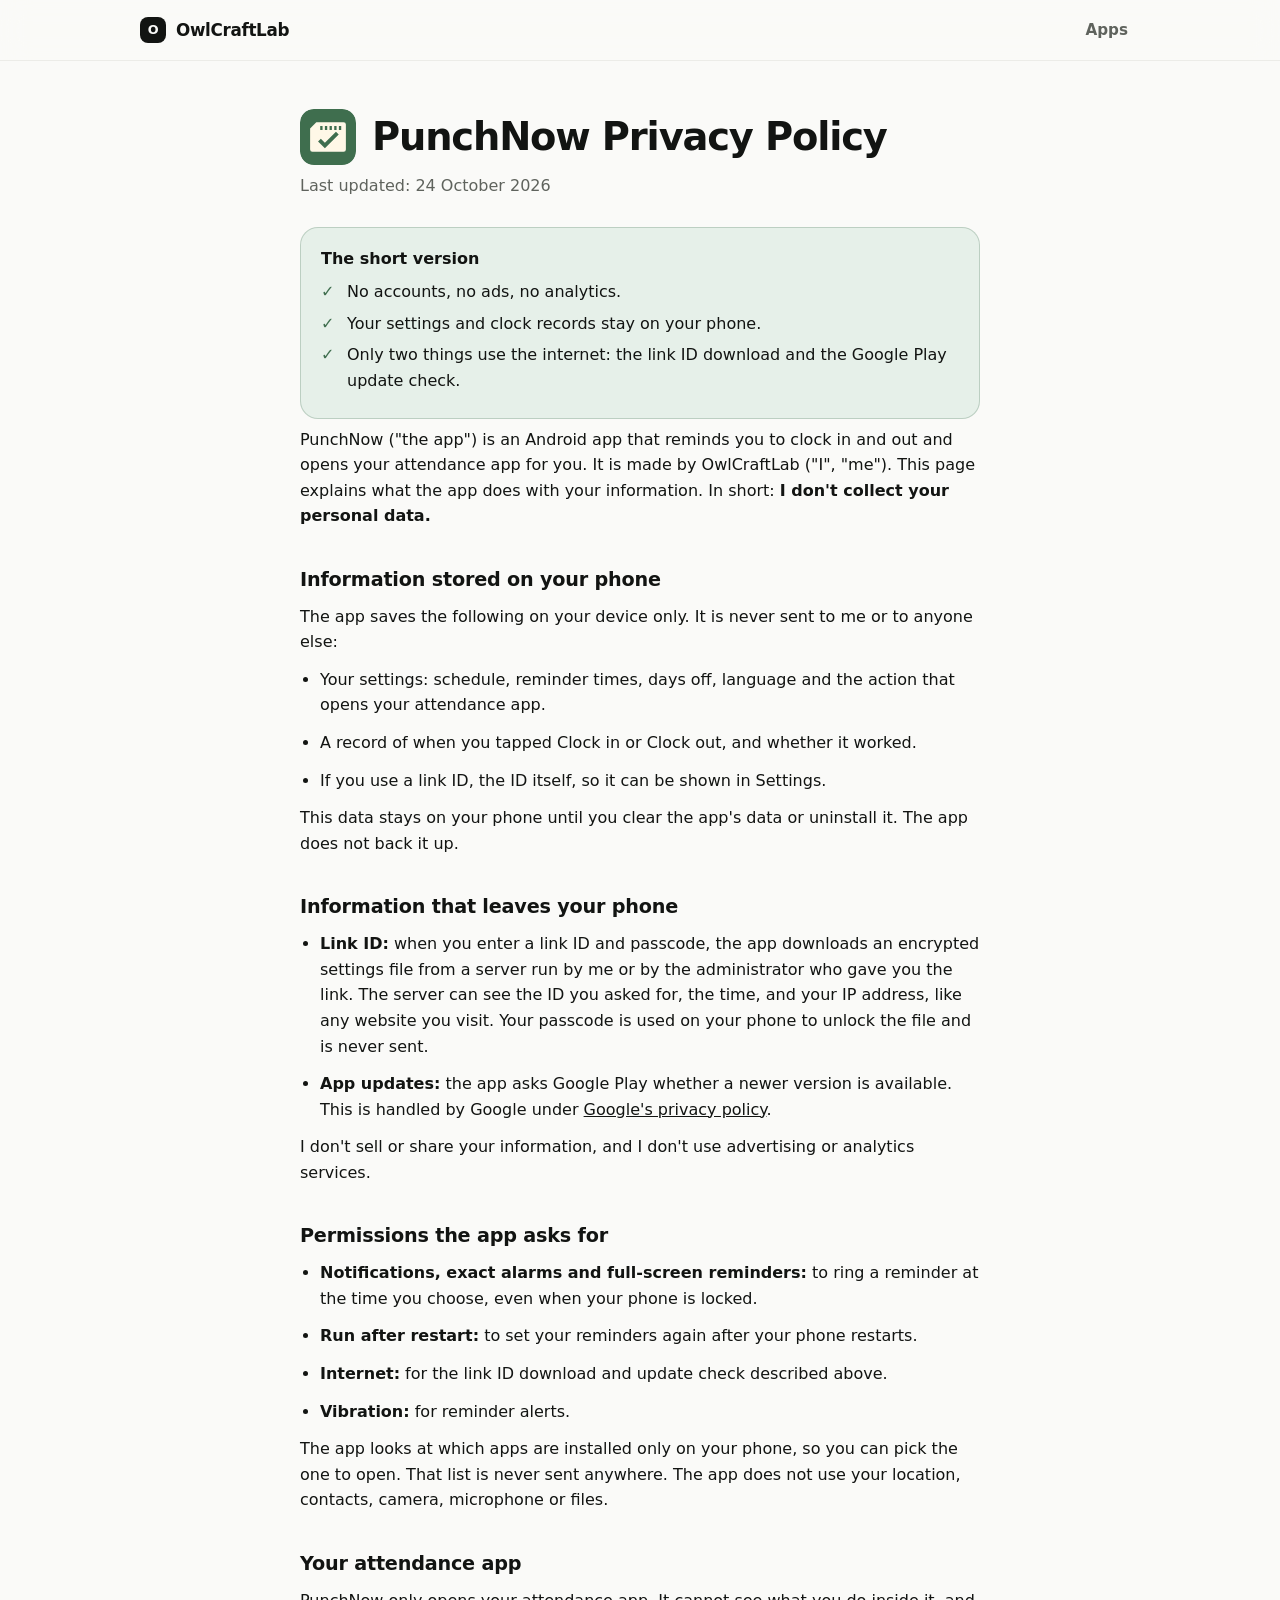
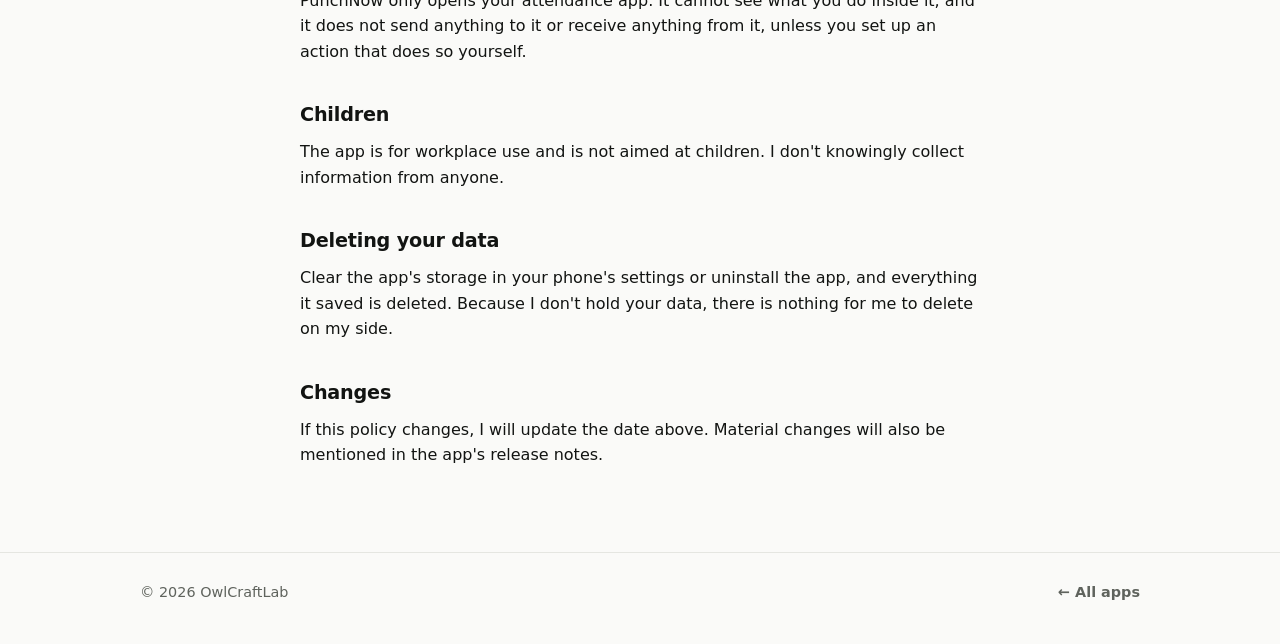
==== privacy/punchnow.html @ ca29d02a "add PunchNow app info" ====
<!doctype html>
<html lang="en">
<head>
<meta charset="utf-8">
<meta name="viewport" content="width=device-width, initial-scale=1">
<title>PunchNow Privacy Policy</title>
<link rel="icon" href="../icons/punchnow.svg" type="image/svg+xml">
<link rel="stylesheet" href="../style.css">
</head>
<body>
<header class="nav">
  <div class="wrap">
    <a class="brand-link" href="../index.html"><span class="dot">O</span>OwlCraftLab</a>
    <nav class="nav-links"><a href="../index.html#apps">Apps</a></nav>
  </div>
</header>

<main class="doc">
  <div class="doc-head"><img src="../icons/punchnow.svg" alt="" width="56" height="56"><h1>PunchNow Privacy Policy</h1></div>
  <p class="updated">Last updated: 24 October 2026</p>

  <div class="summary">
    <p>The short version</p>
    <ul>
      <li>No accounts, no ads, no analytics.</li>
      <li>Your settings and clock records stay on your phone.</li>
      <li>Only two things use the internet: the link ID download and the Google Play update check.</li>
    </ul>
  </div>

  <p>PunchNow ("the app") is an Android app that reminds you to clock in and out and opens your attendance app for you. It is made by OwlCraftLab ("I", "me"). This page explains what the app does with your information. In short: <strong>I don't collect your personal data.</strong></p>

  <h2>Information stored on your phone</h2>
  <p>The app saves the following on your device only. It is never sent to me or to anyone else:</p>
  <ul>
    <li>Your settings: schedule, reminder times, days off, language and the action that opens your attendance app.</li>
    <li>A record of when you tapped Clock in or Clock out, and whether it worked.</li>
    <li>If you use a link ID, the ID itself, so it can be shown in Settings.</li>
  </ul>
  <p>This data stays on your phone until you clear the app's data or uninstall it. The app does not back it up.</p>

  <h2>Information that leaves your phone</h2>
  <ul>
    <li><strong>Link ID:</strong> when you enter a link ID and passcode, the app downloads an encrypted settings file from a server run by me or by the administrator who gave you the link. The server can see the ID you asked for, the time, and your IP address, like any website you visit. Your passcode is used on your phone to unlock the file and is never sent.</li>
    <li><strong>App updates:</strong> the app asks Google Play whether a newer version is available. This is handled by Google under <a href="https://policies.google.com/privacy">Google's privacy policy</a>.</li>
  </ul>
  <p>I don't sell or share your information, and I don't use advertising or analytics services.</p>

  <h2>Permissions the app asks for</h2>
  <ul>
    <li><strong>Notifications, exact alarms and full-screen reminders:</strong> to ring a reminder at the time you choose, even when your phone is locked.</li>
    <li><strong>Run after restart:</strong> to set your reminders again after your phone restarts.</li>
    <li><strong>Internet:</strong> for the link ID download and update check described above.</li>
    <li><strong>Vibration:</strong> for reminder alerts.</li>
  </ul>
  <p>The app looks at which apps are installed only on your phone, so you can pick the one to open. That list is never sent anywhere. The app does not use your location, contacts, camera, microphone or files.</p>

  <h2>Your attendance app</h2>
  <p>PunchNow only opens your attendance app. It cannot see what you do inside it, and it does not send anything to it or receive anything from it, unless you set up an action that does so yourself.</p>

  <h2>Children</h2>
  <p>The app is for workplace use and is not aimed at children. I don't knowingly collect information from anyone.</p>

  <h2>Deleting your data</h2>
  <p>Clear the app's storage in your phone's settings or uninstall the app, and everything it saved is deleted. Because I don't hold your data, there is nothing for me to delete on my side.</p>

  <h2>Changes</h2>
  <p>If this policy changes, I will update the date above. Material changes will also be mentioned in the app's release notes.</p>

</main>

<footer class="site">
  <div class="wrap">
    <span>© 2026 OwlCraftLab</span>
    <a href="../index.html">← All apps</a>
  </div>
</footer>
</body>
</html>
---- style.css ----
/* OwlCraftLab: graphite neutrals (same as the PunchNow app) with the app icon's green as the only accent. */
:root {
  --bg: #fafaf8; --surface: #ffffff; --soft: #f1f1ee; --text: #121412; --muted: #5f635d; --line: #e5e6e1;
  --accent: #3f6e4e; --accent-ink: #ffffff; --accent-soft: #e6f0e9; --btn: #121412; --btn-ink: #ffffff;
  --glow-a: rgba(63, 110, 78, .22); --glow-b: rgba(255, 214, 140, .28);
  --ok-bg: #e3f3e8; --ok-ink: #14532d; --due-bg: #fdeacc; --due-ink: #8a4b00;
  --shadow: 0 1px 2px rgba(0, 0, 0, .04), 0 12px 32px rgba(18, 20, 18, .08);
}
@media (prefers-color-scheme: dark) {
  :root {
    --bg: #0e100e; --surface: #171917; --soft: #212421; --text: #f1f2ee; --muted: #9ea29a; --line: #2a2d2a;
    --accent: #8fc9a2; --accent-ink: #0e100e; --accent-soft: #1c2a21; --btn: #f1f2ee; --btn-ink: #0e100e;
    --glow-a: rgba(111, 176, 133, .20); --glow-b: rgba(255, 190, 90, .10);
    --shadow: 0 1px 2px rgba(0, 0, 0, .4), 0 16px 40px rgba(0, 0, 0, .45);
  }
}
* { box-sizing: border-box; }
html { scroll-behavior: smooth; }
body {
  margin: 0; background: var(--bg); color: var(--text);
  font: 16px/1.6 system-ui, -apple-system, "Segoe UI", Roboto, "Helvetica Neue", sans-serif;
  -webkit-font-smoothing: antialiased;
}
a { color: inherit; }
img, svg { max-width: 100%; }
.wrap { width: 100%; max-width: 1040px; margin: 0 auto; padding-inline: 20px; }

/* top bar */
.nav { position: sticky; top: 0; z-index: 10; backdrop-filter: saturate(1.4) blur(14px); background: color-mix(in srgb, var(--bg) 78%, transparent); border-bottom: 1px solid color-mix(in srgb, var(--line) 70%, transparent); }
.nav .wrap { display: flex; align-items: center; justify-content: space-between; height: 60px; }
.brand-link { display: inline-flex; align-items: center; gap: 10px; font-weight: 800; letter-spacing: -.02em; text-decoration: none; font-size: 1.05rem; }
.brand-link .dot { width: 26px; height: 26px; border-radius: 8px; background: var(--text); color: var(--bg); display: grid; place-items: center; font-size: .8rem; font-weight: 800; }
.nav-links { display: flex; gap: 6px; }
.nav-links a { text-decoration: none; color: var(--muted); font-weight: 600; font-size: .95rem; padding: 8px 12px; border-radius: 10px; }
.nav-links a:hover { background: var(--soft); color: var(--text); }

/* hero */
.hero { position: relative; overflow: hidden; }
.hero::before { content: ""; position: absolute; inset: -20% -10% auto -10%; height: 90%; z-index: -1;
  background: radial-gradient(40% 55% at 78% 30%, var(--glow-a), transparent 70%), radial-gradient(35% 45% at 12% 10%, var(--glow-b), transparent 70%); }
.hero .wrap { display: grid; grid-template-columns: 1.1fr .9fr; gap: 40px; align-items: center; padding-block: 72px 56px; }
.eyebrow { display: inline-flex; align-items: center; gap: 8px; font-size: .85rem; font-weight: 700; color: var(--accent); background: var(--accent-soft); padding: 6px 12px; border-radius: 999px; margin: 0 0 18px; }
h1 { font-size: clamp(2.4rem, 6vw, 4rem); line-height: 1.04; letter-spacing: -.035em; margin: 0 0 18px; font-weight: 800; text-wrap: balance; }
.lead { font-size: 1.15rem; color: var(--muted); max-width: 34rem; margin: 0 0 28px; }
.actions { display: flex; flex-wrap: wrap; gap: 10px; }
.btn { display: inline-flex; align-items: center; gap: 8px; padding: 12px 20px; border-radius: 12px; font-weight: 700; text-decoration: none; background: var(--soft); color: var(--text); border: 1px solid transparent; transition: transform .15s ease, background .15s ease; }
.btn:hover { transform: translateY(-1px); }
.btn.primary { background: var(--btn); color: var(--btn-ink); }
.btn.ghost { background: transparent; border-color: var(--line); }
.btn.soon { background: var(--soft); color: var(--muted); cursor: default; }
.btn.soon:hover { transform: none; }

/* phone mock */
.stage { display: flex; justify-content: center; }
.phone { width: 270px; border-radius: 38px; padding: 9px; background: #151715; box-shadow: var(--shadow); transform: rotate(3deg); }
.screen { background: #fff; color: #111; border-radius: 30px; padding: 16px 12px 12px; display: flex; flex-direction: column; gap: 10px; font-size: 12.5px; line-height: 1.4; }
.screen .bar { display: flex; justify-content: space-between; font-weight: 700; font-size: 15px; padding: 2px 4px; }
.screen .bar small { font-size: 11px; font-weight: 700; }
.screen .date { color: #6b6b6b; font-weight: 600; padding-left: 4px; }
.m-card { border: 1px solid #e4e4e2; border-radius: 14px; padding: 12px; }
.m-row { display: flex; justify-content: space-between; align-items: flex-start; gap: 6px; }
.m-card h3 { margin: 0; font-size: 14px; }
.m-card .who { color: #6b6b6b; font-size: 11.5px; }
.pill { font-size: 10.5px; font-weight: 700; padding: 3px 9px; border-radius: 999px; white-space: nowrap; }
.pill.done { background: #e3f3e8; color: #14532d; } .pill.due { background: #fdeacc; color: #8a4b00; }
.m-btn { margin-top: 10px; text-align: center; font-weight: 700; padding: 9px; border-radius: 9px; background: #111; color: #fff; }
.m-btn.sec { background: #f1f1ef; color: #111; margin-top: 6px; }
.m-tabs { display: flex; justify-content: space-around; padding-top: 8px; border-top: 1px solid #ececea; color: #6b6b6b; font-size: 10.5px; margin-inline: -12px; }
.m-tabs .on { background: #f1f1ef; color: #111; font-weight: 700; padding: 3px 12px; border-radius: 999px; }

/* sections */
section { padding-block: 56px; }
.section-head { margin-bottom: 24px; }
.section-head h2 { font-size: clamp(1.5rem, 3.4vw, 2.1rem); letter-spacing: -.025em; margin: 0 0 6px; line-height: 1.15; }
.section-head p { color: var(--muted); margin: 0; }
.app-card { display: grid; grid-template-columns: auto 1fr; gap: 24px; background: var(--surface); border: 1px solid var(--line); border-radius: 24px; padding: 28px; box-shadow: var(--shadow); }
.app-icon { width: 96px; height: 96px; border-radius: 22px; box-shadow: 0 6px 18px rgba(63, 110, 78, .35); }
.app-card h3 { margin: 0 0 4px; font-size: 1.5rem; letter-spacing: -.02em; }
.app-card p { color: var(--muted); margin: 0 0 16px; max-width: 40rem; }
.chips { display: flex; flex-wrap: wrap; gap: 8px; margin-bottom: 20px; }
.chip { font-size: .85rem; font-weight: 600; padding: 5px 12px; border-radius: 999px; background: var(--soft); }
.tiles { display: grid; grid-template-columns: repeat(3, 1fr); gap: 14px; margin-top: 18px; }
.tile { background: var(--surface); border: 1px solid var(--line); border-radius: 18px; padding: 20px; }
.tile .glyph { width: 40px; height: 40px; border-radius: 12px; background: var(--accent-soft); color: var(--accent); display: grid; place-items: center; font-size: 1.2rem; margin-bottom: 12px; }
.tile h4 { margin: 0 0 4px; font-size: 1.05rem; }
.tile p { margin: 0; color: var(--muted); font-size: .95rem; }

footer.site { border-top: 1px solid var(--line); padding-block: 28px 40px; color: var(--muted); font-size: .9rem; }
footer.site .wrap { display: flex; flex-wrap: wrap; gap: 8px 20px; justify-content: space-between; }
footer.site a { text-decoration: none; font-weight: 600; }

/* privacy page */
.doc { max-width: 720px; margin: 0 auto; padding: 48px 20px 72px; }
.doc-head { display: flex; align-items: center; gap: 16px; margin-bottom: 8px; }
.doc-head img { width: 56px; height: 56px; border-radius: 14px; }
.doc h1 { font-size: clamp(1.8rem, 4.5vw, 2.4rem); margin: 0; letter-spacing: -.03em; }
.doc .updated { color: var(--muted); margin: 0 0 28px; }
.doc h2 { font-size: 1.2rem; margin: 36px 0 8px; letter-spacing: -.01em; }
.doc p, .doc li { margin: 0 0 12px; }
.doc ul { padding-left: 20px; margin: 0 0 12px; }
.summary { background: var(--accent-soft); border: 1px solid color-mix(in srgb, var(--accent) 25%, transparent); border-radius: 18px; padding: 18px 20px; margin: 0 0 8px; }
.summary p { margin: 0 0 8px; font-weight: 700; }
.summary ul { list-style: none; padding: 0; margin: 0; }
.summary li { margin: 0 0 6px; padding-left: 26px; position: relative; }
.summary li::before { content: "✓"; position: absolute; left: 0; color: var(--accent); font-weight: 800; }

@media (max-width: 820px) {
  .hero .wrap { grid-template-columns: 1fr; padding-block: 40px 32px; }
  .stage { order: -1; }
  .phone { transform: none; width: 250px; }
  .tiles { grid-template-columns: 1fr; }
  .app-card { grid-template-columns: 1fr; padding: 22px; }
}
@media (prefers-reduced-motion: no-preference) {
  .hero .copy > * { animation: rise .6s cubic-bezier(.2, .7, .2, 1) both; }
  .hero .copy > *:nth-child(2) { animation-delay: .06s; } .hero .copy > *:nth-child(3) { animation-delay: .12s; } .hero .copy > *:nth-child(4) { animation-delay: .18s; }
  .phone { animation: float 7s ease-in-out infinite; }
}
@keyframes rise { from { opacity: 0; transform: translateY(12px); } }
@keyframes float { 50% { translate: 0 -8px; } }

/* How an app is paid for: one badge per app card. Pick one class: .free (no ads), .ads (free with ads), .paid. */
.title-row { display: flex; flex-wrap: wrap; align-items: center; gap: 8px 12px; margin-bottom: 4px; }
.title-row h3 { margin: 0; }
.model { display: inline-flex; align-items: center; gap: 7px; font-size: .82rem; font-weight: 700; padding: 4px 11px 4px 9px; border-radius: 999px; }
.model::before { content: ""; width: 8px; height: 8px; border-radius: 50%; background: currentColor; }
.model.free { background: var(--ok-bg); color: var(--ok-ink); }
.model.ads { background: var(--due-bg); color: var(--due-ink); }
.model.paid { background: var(--soft); color: var(--text); border: 1px solid var(--line); }
@media (prefers-color-scheme: dark) {
  .model.free { background: #17301f; color: #9fd9b0; }
  .model.ads { background: #3a2c10; color: #f3c27a; }
}
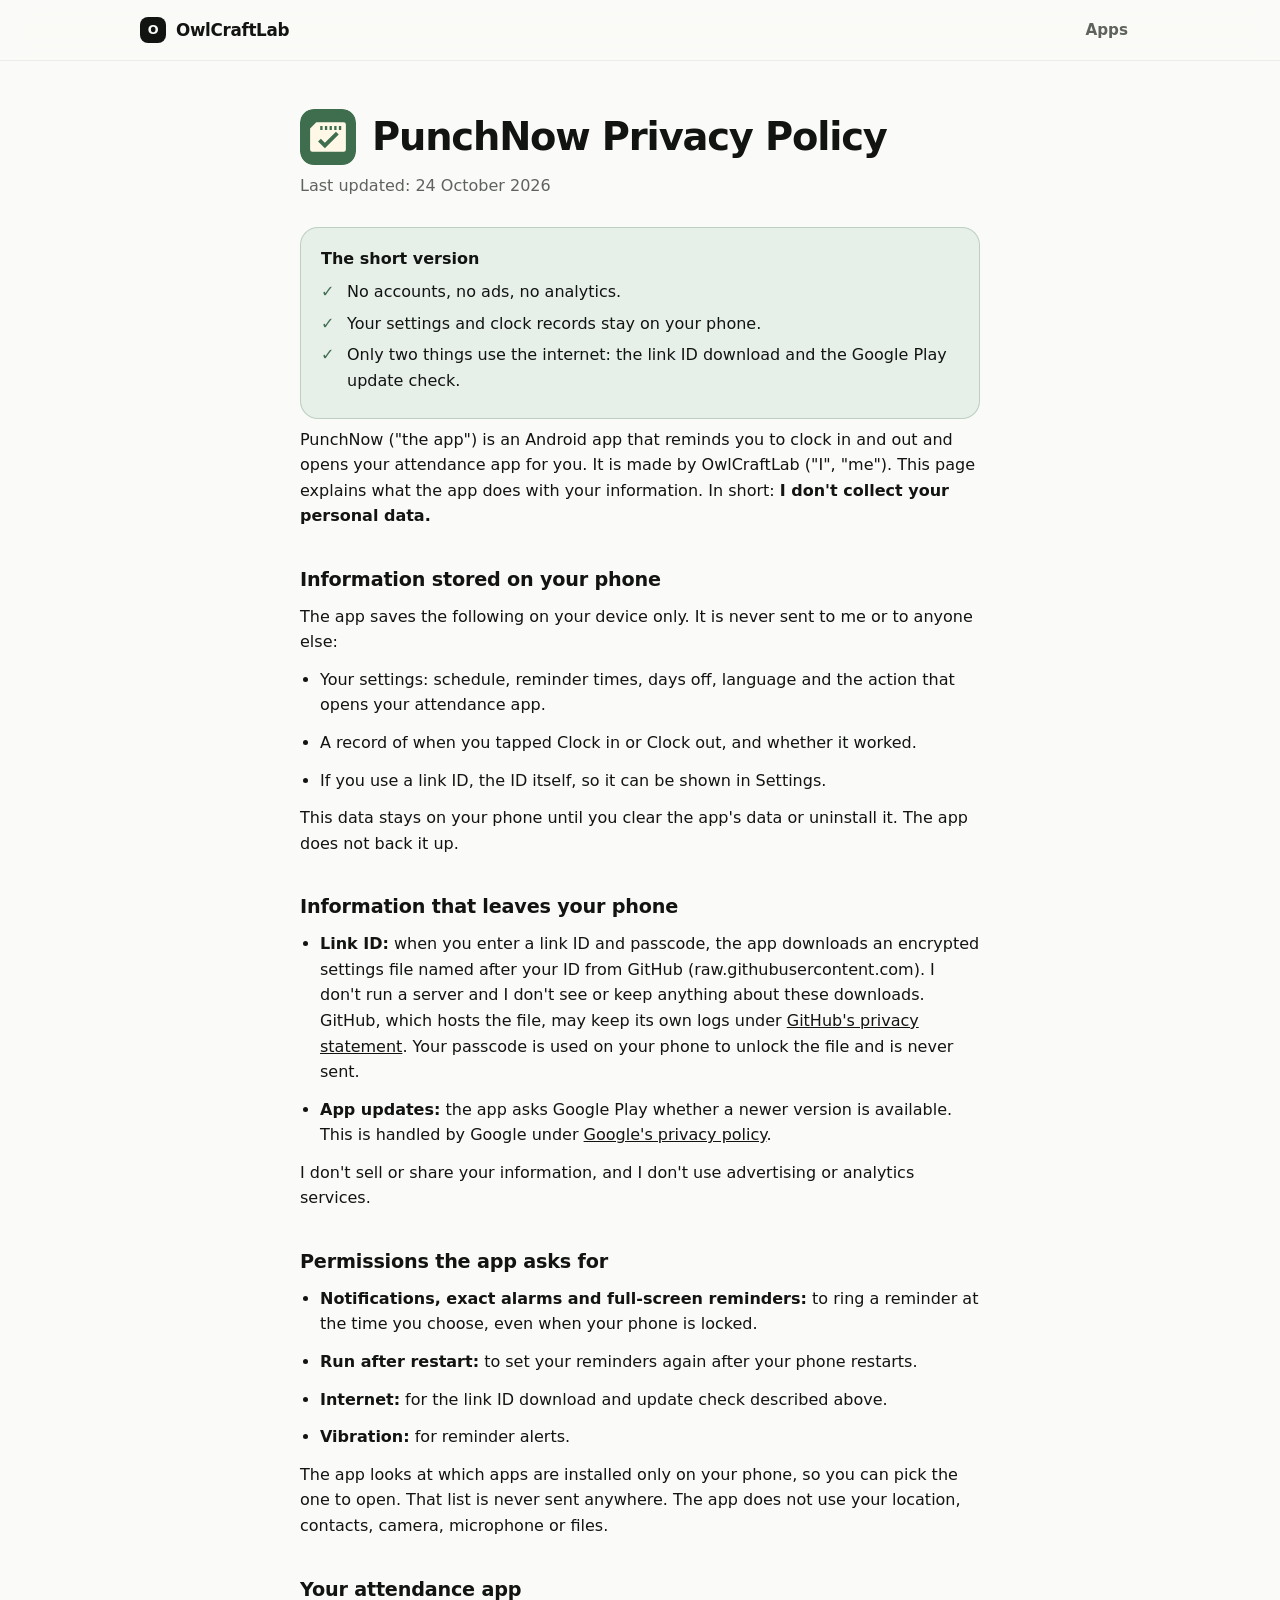
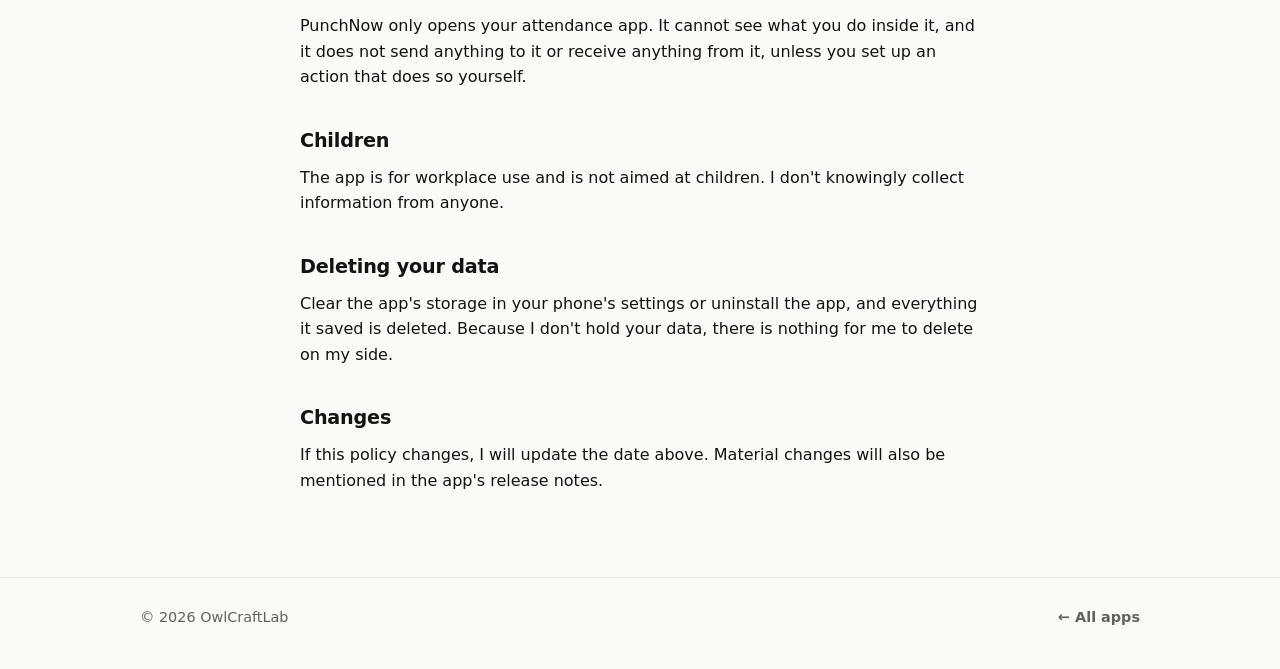
==== commit a6e66ea6: "update privacy policy" ====
--- a/privacy/punchnow.html
+++ b/privacy/punchnow.html
@@ -41,7 +41,7 @@
 
   <h2>Information that leaves your phone</h2>
   <ul>
-    <li><strong>Link ID:</strong> when you enter a link ID and passcode, the app downloads an encrypted settings file from a server run by me or by the administrator who gave you the link. The server can see the ID you asked for, the time, and your IP address, like any website you visit. Your passcode is used on your phone to unlock the file and is never sent.</li>
+    <li><strong>Link ID:</strong> when you enter a link ID and passcode, the app downloads an encrypted settings file named after your ID from GitHub (raw.githubusercontent.com). I don't run a server and I don't see or keep anything about these downloads. GitHub, which hosts the file, may keep its own logs under <a href="https://docs.github.com/en/site-policy/privacy-policies/github-general-privacy-statement">GitHub's privacy statement</a>. Your passcode is used on your phone to unlock the file and is never sent.</li>
     <li><strong>App updates:</strong> the app asks Google Play whether a newer version is available. This is handled by Google under <a href="https://policies.google.com/privacy">Google's privacy policy</a>.</li>
   </ul>
   <p>I don't sell or share your information, and I don't use advertising or analytics services.</p>
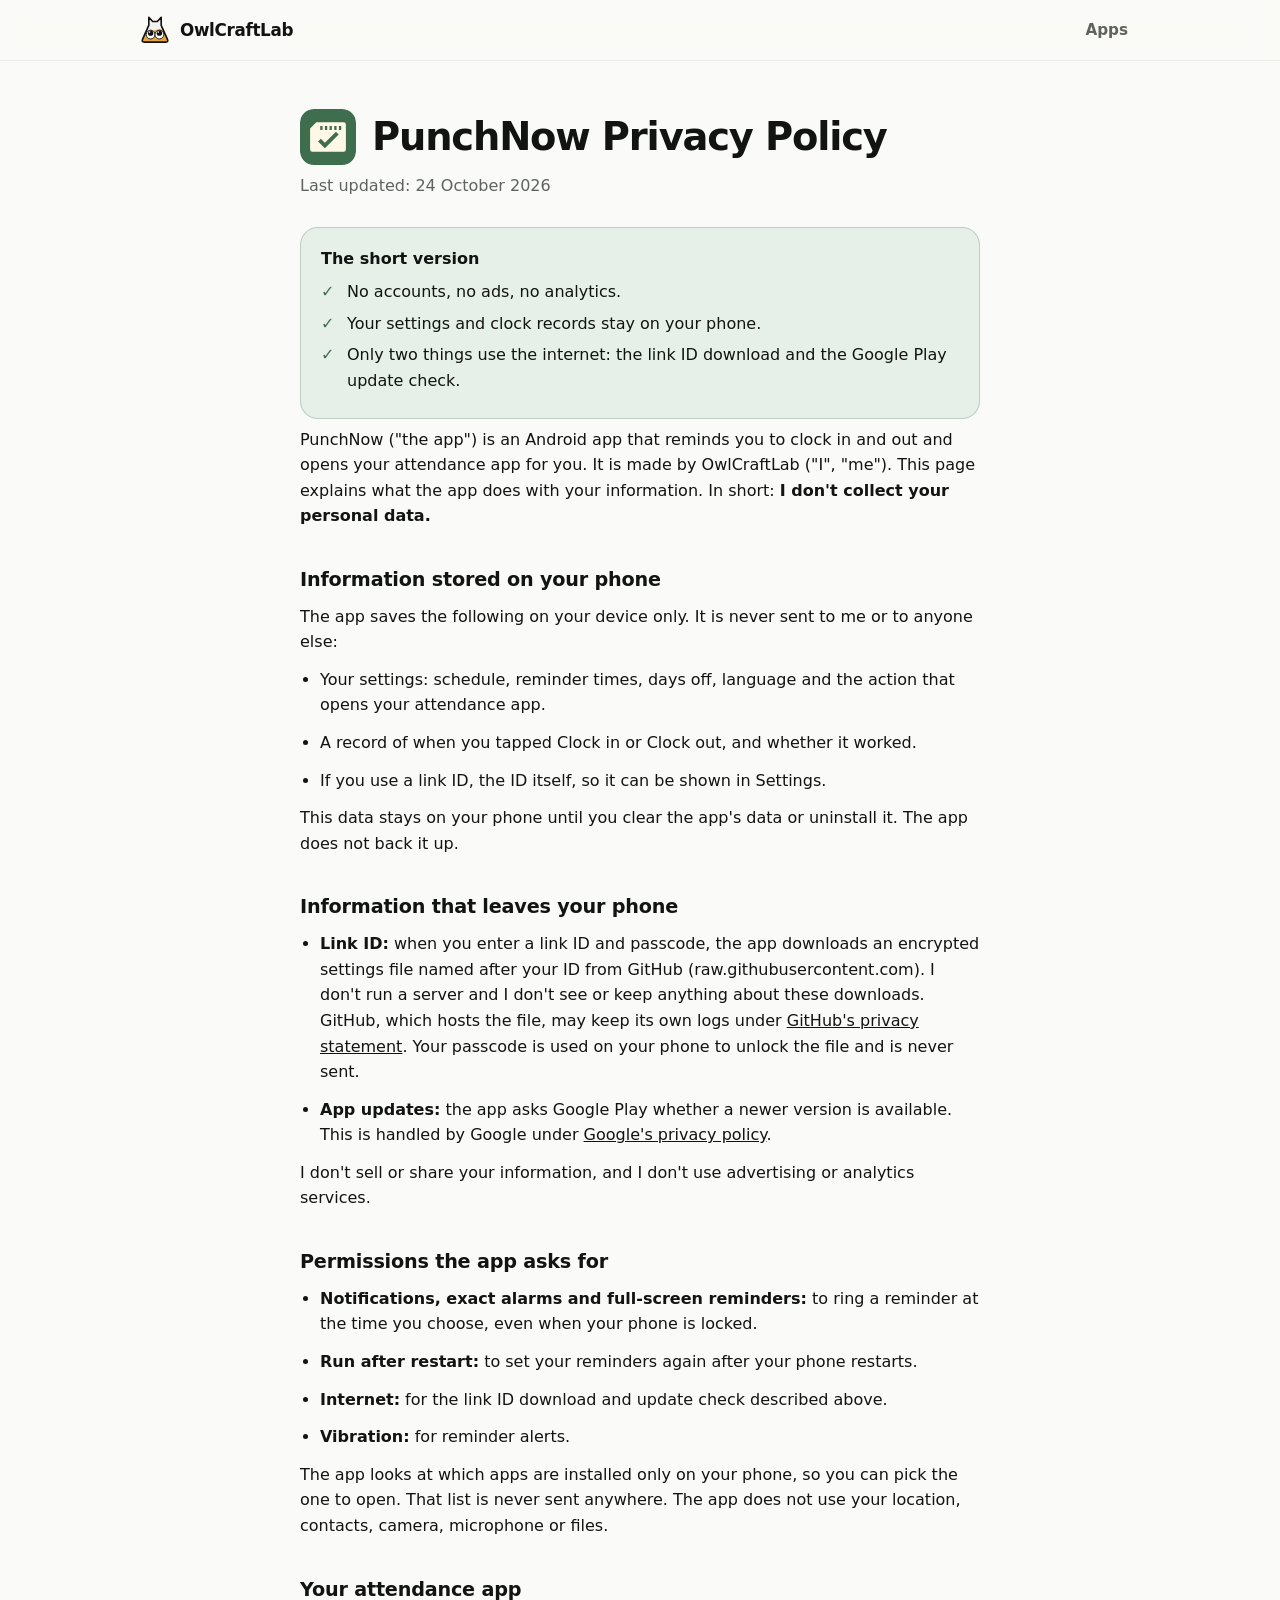
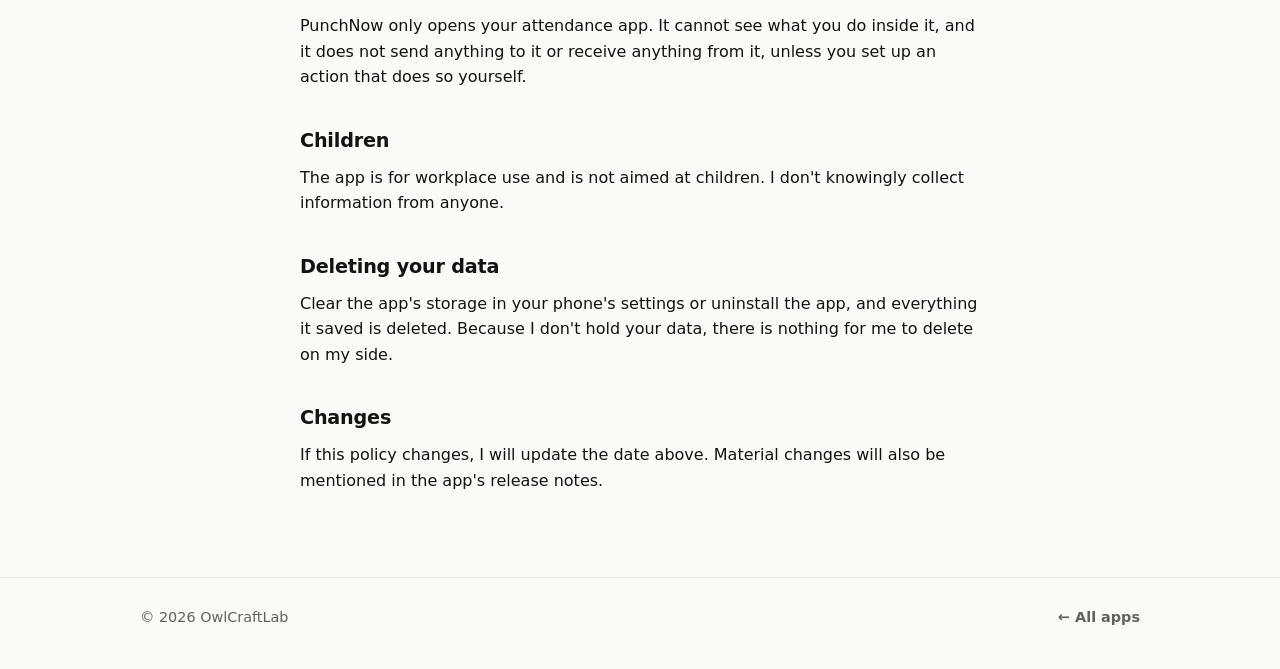
==== commit 11f06174: "add OwlCraftLab logo to header and move app features into the PunchNow card" ====
--- a/privacy/punchnow.html
+++ b/privacy/punchnow.html
@@ -10,7 +10,7 @@
 <body>
 <header class="nav">
   <div class="wrap">
-    <a class="brand-link" href="../index.html"><span class="dot">O</span>OwlCraftLab</a>
+    <a class="brand-link" href="../index.html"><img class="brand-mark" src="../icons/owlcraftlab.svg" alt="" width="30" height="30">OwlCraftLab</a>
     <nav class="nav-links"><a href="../index.html#apps">Apps</a></nav>
   </div>
 </header>
--- a/style.css
+++ b/style.css
@@ -29,7 +29,7 @@
 .nav { position: sticky; top: 0; z-index: 10; backdrop-filter: saturate(1.4) blur(14px); background: color-mix(in srgb, var(--bg) 78%, transparent); border-bottom: 1px solid color-mix(in srgb, var(--line) 70%, transparent); }
 .nav .wrap { display: flex; align-items: center; justify-content: space-between; height: 60px; }
 .brand-link { display: inline-flex; align-items: center; gap: 10px; font-weight: 800; letter-spacing: -.02em; text-decoration: none; font-size: 1.05rem; }
-.brand-link .dot { width: 26px; height: 26px; border-radius: 8px; background: var(--text); color: var(--bg); display: grid; place-items: center; font-size: .8rem; font-weight: 800; }
+.brand-link .brand-mark { width: 30px; height: 30px; display: block; }
 .nav-links { display: flex; gap: 6px; }
 .nav-links a { text-decoration: none; color: var(--muted); font-weight: 600; font-size: .95rem; padding: 8px 12px; border-radius: 10px; }
 .nav-links a:hover { background: var(--soft); color: var(--text); }
@@ -79,6 +79,8 @@
 .app-card p { color: var(--muted); margin: 0 0 16px; max-width: 40rem; }
 .chips { display: flex; flex-wrap: wrap; gap: 8px; margin-bottom: 20px; }
 .chip { font-size: .85rem; font-weight: 600; padding: 5px 12px; border-radius: 999px; background: var(--soft); }
+.app-card .tiles { grid-column: 1 / -1; margin-top: 4px; }
+.app-card .tile { background: var(--soft); border-color: transparent; }
 .tiles { display: grid; grid-template-columns: repeat(3, 1fr); gap: 14px; margin-top: 18px; }
 .tile { background: var(--surface); border: 1px solid var(--line); border-radius: 18px; padding: 20px; }
 .tile .glyph { width: 40px; height: 40px; border-radius: 12px; background: var(--accent-soft); color: var(--accent); display: grid; place-items: center; font-size: 1.2rem; margin-bottom: 12px; }
